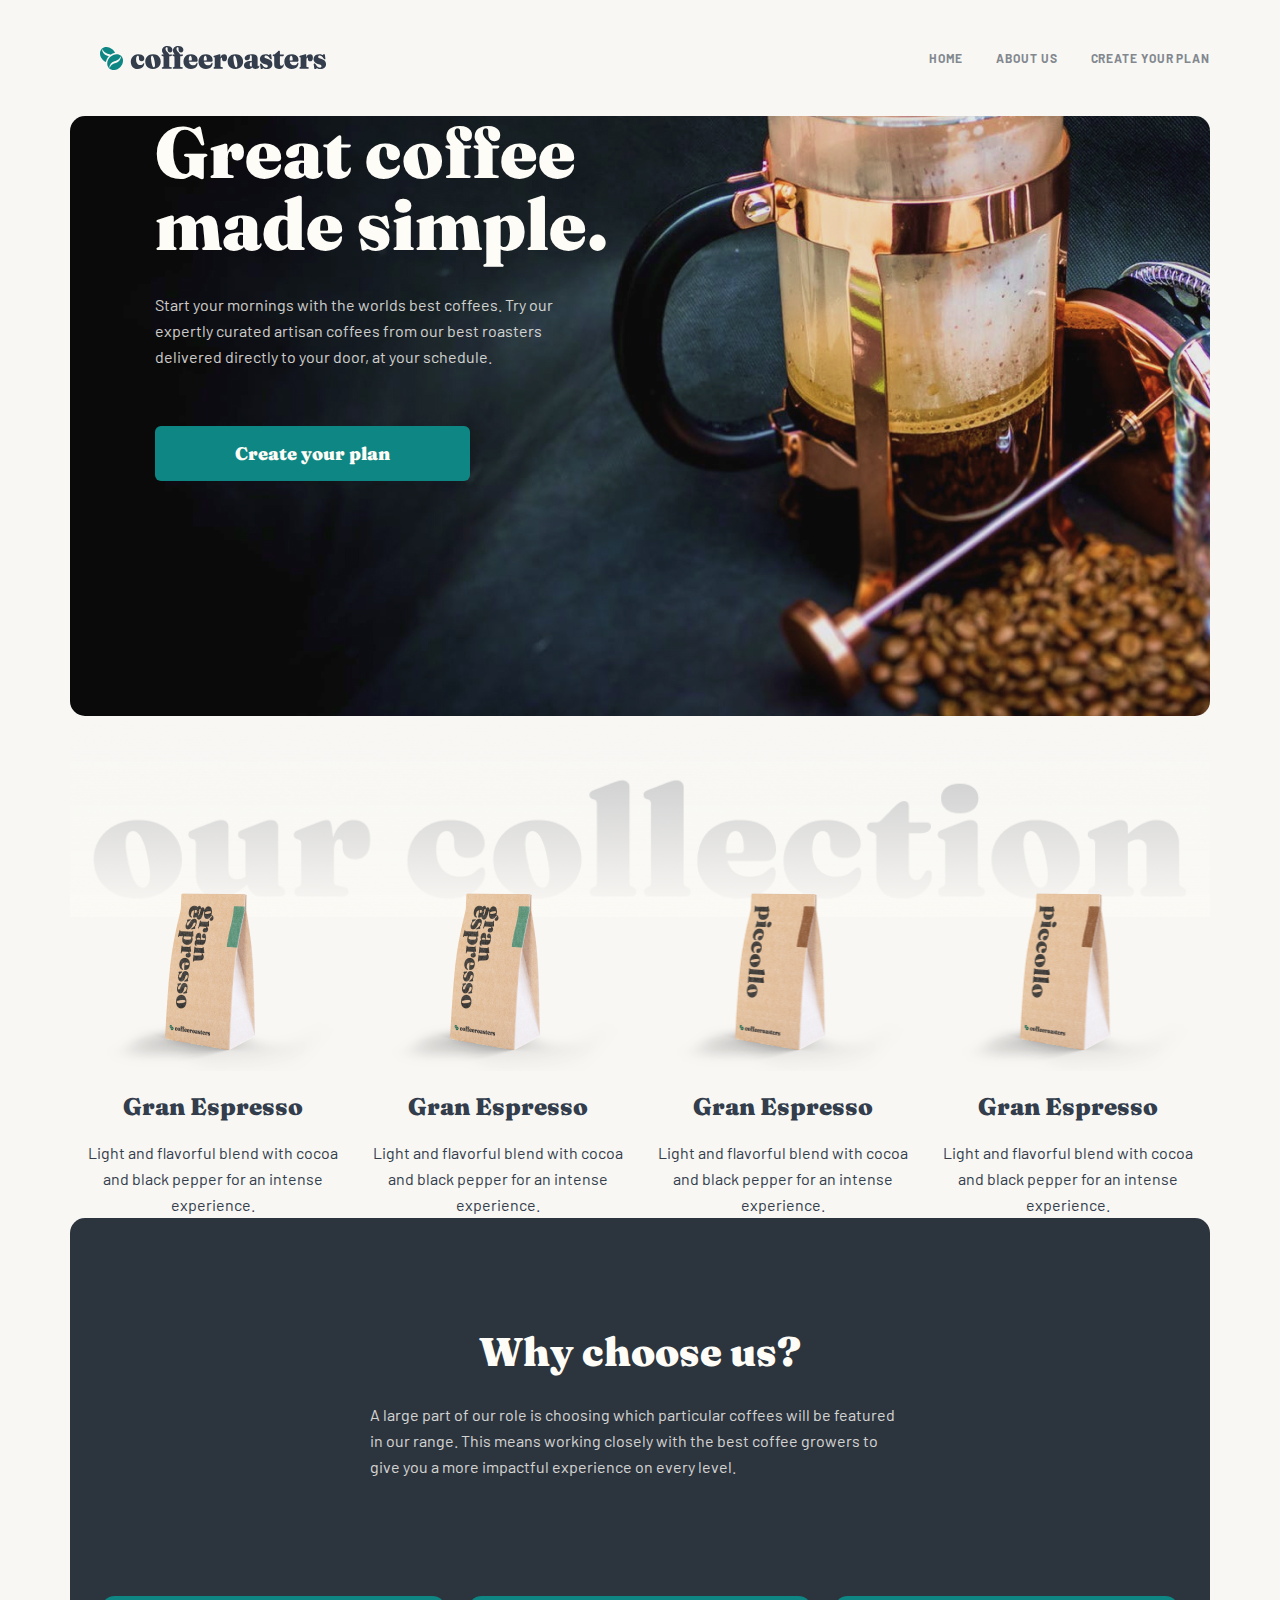
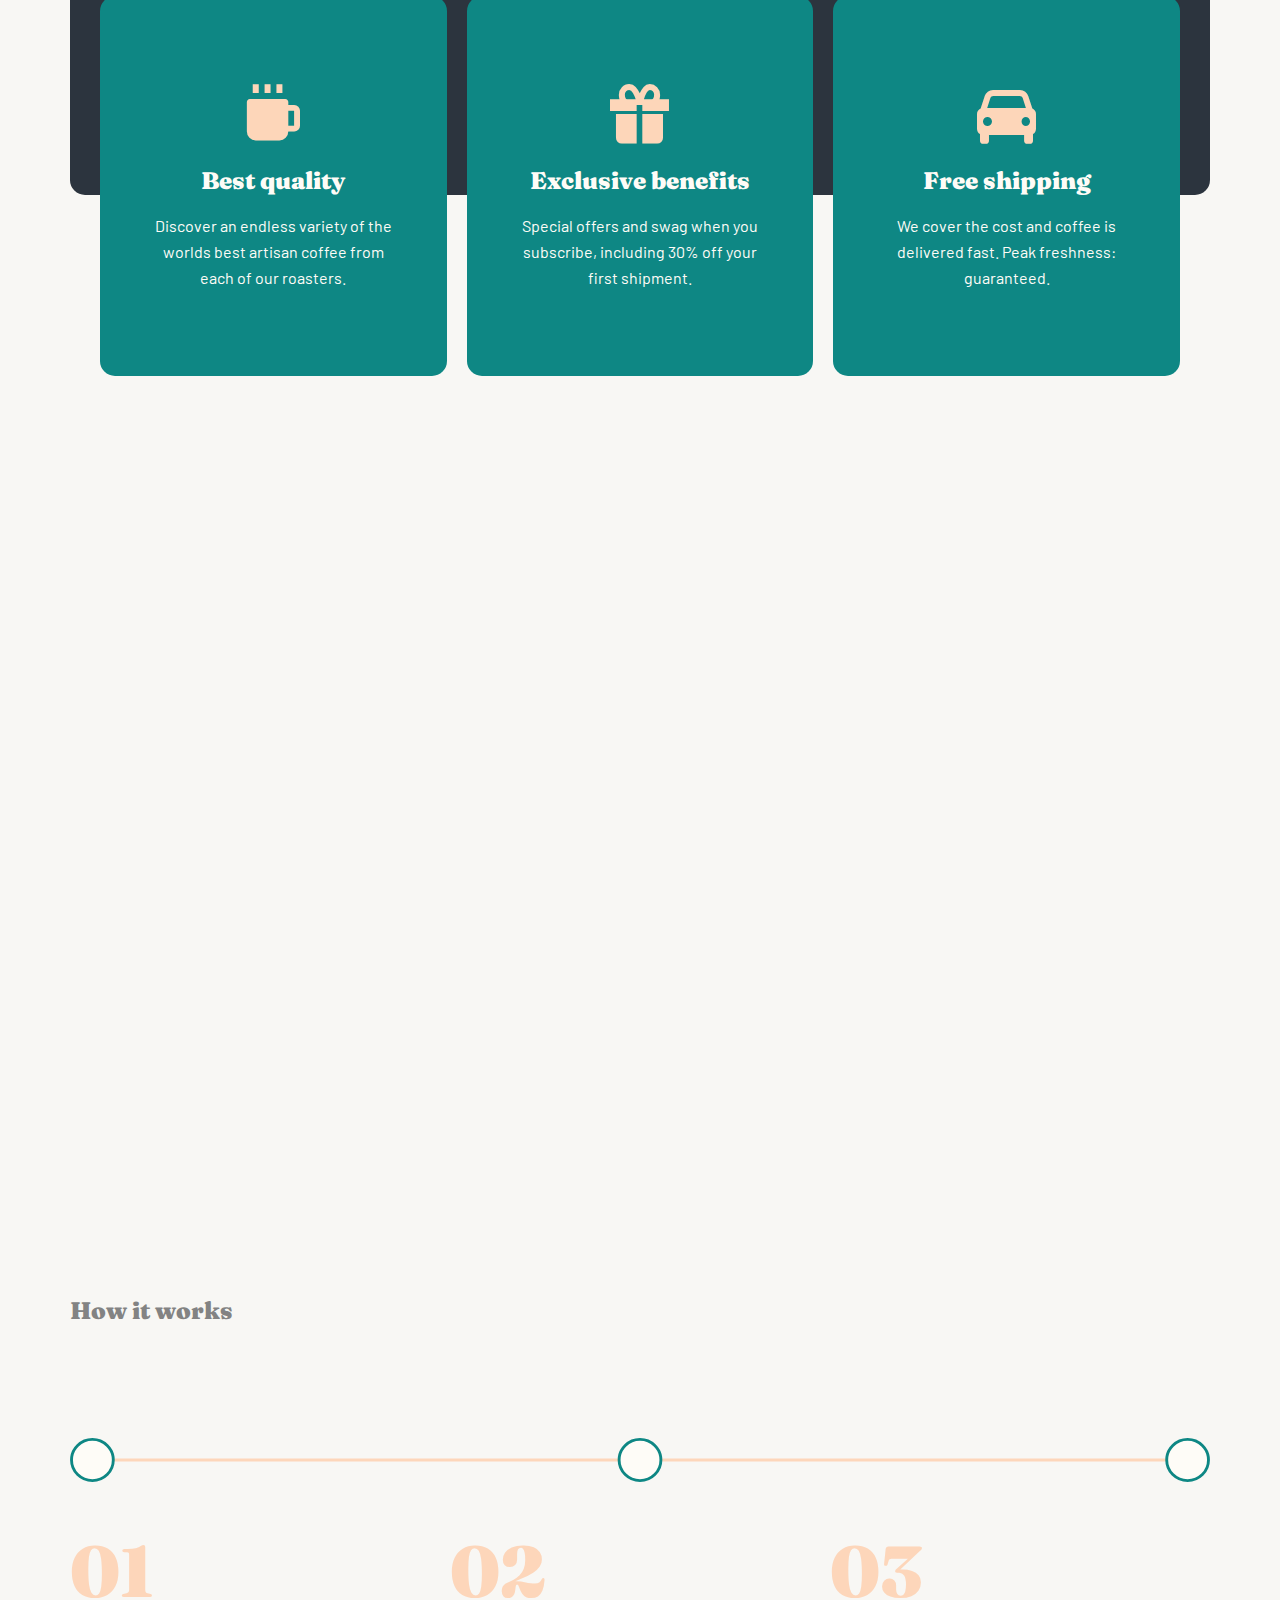
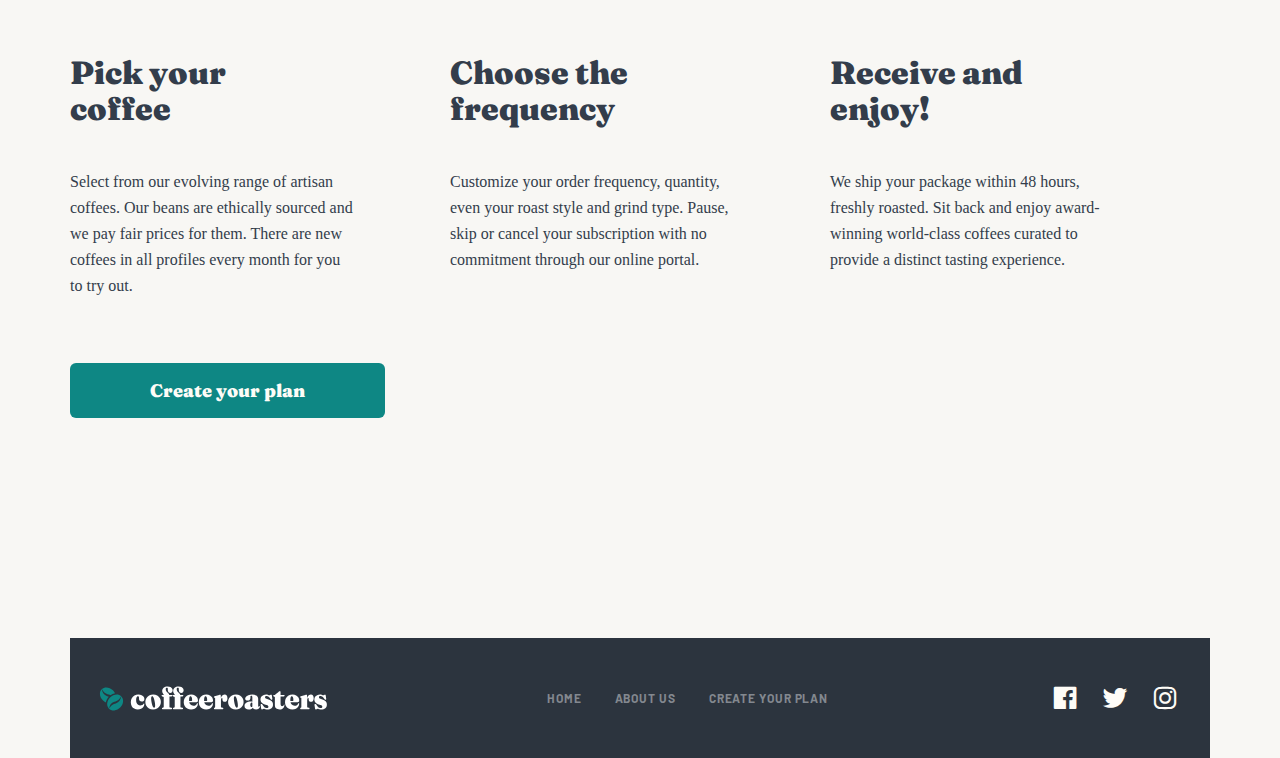
==== index.html @ e7309847 "Coffe" ====
<!DOCTYPE html>
<html lang="en">
<head>
    <meta charset="UTF-8">
    <title>CoffeWebsite</title>
    <link href='https://unpkg.com/boxicons@2.1.1/css/boxicons.min.css' rel='stylesheet'>
    <link rel="stylesheet" href="./css/normalize.css">
    <link rel="stylesheet" href="./css/col.css">
    <link rel="stylesheet" href="./css/main.css">
    <link rel="stylesheet" href="./css/style.css">
</head>
<body>
    <!-- Header START -->
    <header>
        <div class="container">
            <nav class="nav">
                <div class="row">
                    <div class="col-3-xl logo">
                        <img src="./img/Logo.svg" alt="logo">
                    </div>
                    <div class="col-9-xl nav-list">
                        <ul class="nav-iteams">
                            <li class="nav-iteam"><a href="./index.html" class="nav-link">HOME</a></li>
                            <li class="nav-iteam"><a href="./about.html" class="nav-link">ABOUT US</a></li>
                            <li class="nav-iteam"><a href="./plan.html" class="nav-link">CREATE YOUR PLAN</a></li>
                        </ul>
                    </div>
                </div>
            </nav>
        </div>
    </header>
    <!-- Header END -->
    <!-- Main START-->
    <header>
        <div class="container">
            <main>
                <div class="row all-h row-cen">
                    <div class="col-6 main-content">
                        <h1>Great coffee made simple.</h1>
                        <p>Start your mornings with the worlds best coffees. Try our expertly curated artisan coffees from our best roasters delivered directly to your door, at your schedule.</p>
                        <a href="#" class="btn btn-primary">Create your plan</a>
                    </div>
                </div>
            </main>
        </div>
    </header>
    <!-- Main END-->
    <!--section STRAT -->
    <section>
        <div class="container">
            <div class="our-colection">
                <div class="row">
                    <div class="col-3-xl col-12-sm collection-box">
                        <div class="row">
                            <div class="img-row-content col-12-xl col-6-sm">
                                <img src="./img/kopi1.png" alt="" width="255" height="193">
                            </div>
                            <div class="text-row-content col-12-xl col-6-sm">
                                <h1>Gran Espresso</h1>
                                <p>Light and flavorful blend with cocoa and black pepper for an intense experience.</p>
                            </div>
                        </div>
                    </div>
                    <div class="col-3-xl col-12-sm collection-box">
                        <div class="row row-colle-box">
                            <div class="img-row-content col-12-xl col-6-sm">
                                <img src="./img/kopi1.png" alt="" width="255" height="193">
                            </div>
                            <div class="text-row-content col-12-xl col-6-sm">
                                <h1>Gran Espresso</h1>
                                <p>Light and flavorful blend with cocoa and black pepper for an intense experience.</p>
                            </div>
                        </div>
                    </div>
                    <div class="col-3-xl col-12-sm collection-box">
                        <div class="row">
                            <div class="img-row-content col-12-xl col-6-sm">
                                <img src="./img/kopi3.png" alt="" width="255" height="193">
                            </div>
                            <div class="text-row-content col-12-xl col-6-sm">
                                <h1>Gran Espresso</h1>
                                <p>Light and flavorful blend with cocoa and black pepper for an intense experience.</p>
                            </div>
                        </div>
                    </div>
                    <div class="col-3-xl col-12-sm collection-box">
                        <div class="row">
                            <div class="img-row-content col-12-xl col-6-sm">
                                <img src="./img/kopi3.png" alt="" width="255" height="193">
                            </div>
                            <div class="text-row-content col-12-xl col-6-sm">
                                <h1>Gran Espresso</h1>
                                <p>Light and flavorful blend with cocoa and black pepper for an intense experience.</p>
                            </div>
                        </div>
                    </div>
                </div>
            </div>
        </div>
    </section>
    <!--section END -->
    <!--Section Two START -->
    <section>
        <div class="container section-2">
            <div class="text-content">
                <h1>Why choose us?</h1>
                <p>A large part of our role is choosing which particular coffees will be featured in our range. This means working closely with the best coffee growers to give you a more impactful experience on every level.</p>
            </div>
            <div class="box-content row">
                <div class="col-4-xl col-12-sm">
                <div class="box">
                    <i class='bx bxs-coffee'></i>
                    <h1>Best quality</h1>
                    <p>Discover an endless variety of the worlds best artisan coffee from each of our roasters.</p>
                </div>
                </div>
                <div class="col-4-xl col-12-sm">
                <div class="box">
                    <i class='bx bxs-gift'></i>
                    <h1>Exclusive benefits</h1>
                    <p>Special offers and swag when you subscribe, including 30% off your first shipment.</p>
                </div>
                </div>
                <div class="col-4-xl col-12-sm">
                <div class="box">
                    <i class='bx bxs-car' ></i>
                    <h1>Free shipping</h1>
                    <p>We cover the cost and coffee is delivered fast. Peak freshness: guaranteed.</p>
                </div>
                </div>
            </div>
        </div>
    </section>
    <!--Section Two END -->
    <!-- section thri START-->
    <section>
        <div class="container">
            <div class="works">
                <div class="line-img">
                    <h1>How it works</h1>
                    <img src="./img/line.svg" alt="">
                </div>
                <div class="box-content ">
                    <div class="col-4-xl col-12-sm">
                        <div class="box">
                            <h1>01</h1>
                            <h2>Pick your <br> coffee</h2>
                            <p>Select from our evolving range of artisan coffees. Our beans are ethically sourced and we pay fair prices for them. There are new coffees in all profiles every month for you to try out.</p>
                        </div>
                    </div>
                    <div class="col-4-xl col-12-sm">
                        <div class="box">
                            <h1>02</h1>
                            <h2>Choose the frequency</h2>
                            <p>Customize your order frequency, quantity, even your roast style and grind type. Pause, skip or cancel your subscription with no commitment through our online portal.</p>
                        </div>
                    </div>
                    <div class="col-4-xl col-12-sm">
                        <div class="box">
                            <h1>03</h1>
                            <h2>Receive and enjoy!</h2>
                            <p>We ship your package within 48 hours, freshly roasted. Sit back and enjoy award-winning world-class coffees curated to provide a distinct tasting experience.</p>
                        </div>
                    </div>
                </div>
                <div class="btn-content"><a href="#" class="btn btn-primary">Create your plan</a></div>
            </div>
        </div>
    </section>
    <!-- section thri END-->
    <!-- Footer Start -->
    <div class="container">
        <footer>
            <div class="row">
                <div class="logo col-3-xl">
                    <img src="./img/logo2.svg" alt="logo">
                </div>
                <div class="nav-list col-7-xl">
                    <ul class="nav-iteams">
                        <li class="nav-iteam"><a href="./index.html" class="nav-link">HOME             </a></li>
                        <li class="nav-iteam"><a href="./about.html" class="nav-link">ABOUT US         </a></li>
                        <li class="nav-iteam"><a href="./plan.html" class="nav-link">CREATE YOUR PLAN </a></li>
                    </ul>
                </div>
                <div class="social col-2-xl">
                    <i class='bx bxl-facebook-square'></i>
                    <i class='bx bxl-twitter' ></i>
                    <i class='bx bxl-instagram' ></i>
                </div>
            </div>
        </footer>
    </div>
    <!-- Footer End -->
</body>
</html>
---- css/col.css ----
* {
    margin: 0;
    padding: 0;
    box-sizing: border-box;
}

.text-center {
    text-align: center;
}

.aic{
    align-items: center;
}

.jcc{
    justify-content: center;
}

.fc{
    justify-content: center;
    align-items: center;
}

/* .row [class*="col-"] {
    background-color: transparent;
} */

.row {
    width: 100%;
    display: flex;
    flex-flow: row wrap;
}


/* Extra Small */
@media(max-width:576px){
    .container {
        width: 95%;
        margin: 0 auto;
    }
    .col-1-xs  { flex-basis: 8.333333%;  max-width: 8.333333%;  }
    .col-2-xs  { flex-basis: 16.666666%; max-width: 16.666666%; }
    .col-3-xs  { flex-basis: 25%;        max-width: 25%;        }
    .col-4-xs  { flex-basis: 33.333333%; max-width: 33.333333%; }
    .col-5-xs  { flex-basis: 41.666666%; max-width: 41.666666%; }
    .col-6-xs  { flex-basis: 50%;        max-width: 50%;        }
    .col-7-xs  { flex-basis: 58.333333%; max-width: 58.333333%; }
    .col-8-xs  { flex-basis: 66.666666%; max-width: 66.666666%; }
    .col-9-xs  { flex-basis: 75%;        max-width: 75%;        }
    .col-10-xs { flex-basis: 83.333333%; max-width: 83.333333%; }
    .col-11-xs { flex-basis: 91.666666%; max-width: 91.666666%; }
    .col-12-xs { flex-basis: 100%;       max-width: 100%;       }
}
/* Small */
@media(min-width:576px){
    .container {
        width: 540px;
        margin: 0 auto;
    }
    .col-1-sm  { flex-basis: 8.333333%;  max-width: 8.333333%;  }
    .col-2-sm  { flex-basis: 16.666666%; max-width: 16.666666%; }
    .col-3-sm  { flex-basis: 25%;        max-width: 25%;        }
    .col-4-sm  { flex-basis: 33.333333%; max-width: 33.333333%; }
    .col-5-sm  { flex-basis: 41.666666%; max-width: 41.666666%; }
    .col-6-sm  { flex-basis: 50%;        max-width: 50%;        }
    .col-7-sm  { flex-basis: 58.333333%; max-width: 58.333333%; }
    .col-8-sm  { flex-basis: 66.666666%; max-width: 66.666666%; }
    .col-9-sm  { flex-basis: 75%;        max-width: 75%;        }
    .col-10-sm { flex-basis: 83.333333%; max-width: 83.333333%; }
    .col-11-sm { flex-basis: 91.666666%; max-width: 91.666666%; }
    .col-12-sm { flex-basis: 100%;       max-width: 100%;       }
}
/* medium */
@media(min-width:768px){
    .container {
        width: 720px;
        margin: 0 auto;
    }
    .col-1-md  { flex-basis: 8.333333%;  max-width: 8.333333%;  }
    .col-2-md  { flex-basis: 16.666666%; max-width: 16.666666%; }
    .col-3-md  { flex-basis: 25%;        max-width: 25%;        }
    .col-4-md  { flex-basis: 33.333333%; max-width: 33.333333%; }
    .col-5-md  { flex-basis: 41.666666%; max-width: 41.666666%; }
    .col-6-md  { flex-basis: 50%;        max-width: 50%;        }
    .col-7-md  { flex-basis: 58.333333%; max-width: 58.333333%; }
    .col-8-md  { flex-basis: 66.666666%; max-width: 66.666666%; }
    .col-9-md  { flex-basis: 75%;        max-width: 75%;        }
    .col-10-md { flex-basis: 83.333333%; max-width: 83.333333%; }
    .col-11-md { flex-basis: 91.666666%; max-width: 91.666666%; }
    .col-12-md { flex-basis: 100%;       max-width: 100%;       }
}
/* Large */
@media(min-width:992px){
    .container {
        width: 960px;
        margin: 0 auto;
    }
    .col-1-lg  { flex-basis: 8.333333%;  max-width: 8.333333%;  }
    .col-2-lg  { flex-basis: 16.666666%; max-width: 16.666666%; }
    .col-3-lg  { flex-basis: 25%;        max-width: 25%;        }
    .col-4-lg  { flex-basis: 33.333333%; max-width: 33.333333%; }
    .col-5-lg  { flex-basis: 41.666666%; max-width: 41.666666%; }
    .col-6-lg  { flex-basis: 50%;        max-width: 50%;        }
    .col-7-lg  { flex-basis: 58.333333%; max-width: 58.333333%; }
    .col-8-lg  { flex-basis: 66.666666%; max-width: 66.666666%; }
    .col-9-lg  { flex-basis: 75%;        max-width: 75%;        }
    .col-10-lg { flex-basis: 83.333333%; max-width: 83.333333%; }
    .col-11-lg { flex-basis: 91.666666%; max-width: 91.666666%; }
    .col-12-lg { flex-basis: 100%;       max-width: 100%;       }
}
/* Extra Large */
@media(min-width:1200px){
    .container {
        width: 1140px;
        margin: 0 auto;
    }
    .col-1-xl  { flex-basis: 8.333333%;  max-width: 8.333333%;  }
    .col-2-xl  { flex-basis: 16.666666%; max-width: 16.666666%; }
    .col-3-xl  { flex-basis: 25%;        max-width: 25%;        }
    .col-4-xl  { flex-basis: 33.333333%; max-width: 33.333333%; }
    .col-5-xl  { flex-basis: 41.666666%; max-width: 41.666666%; }
    .col-6-xl  { flex-basis: 50%;        max-width: 50%;        }
    .col-7-xl  { flex-basis: 58.333333%; max-width: 58.333333%; }
    .col-8-xl  { flex-basis: 66.666666%; max-width: 66.666666%; }
    .col-9-xl  { flex-basis: 75%;        max-width: 75%;        }
    .col-10-xl { flex-basis: 83.333333%; max-width: 83.333333%; }
    .col-11-xl { flex-basis: 91.666666%; max-width: 91.666666%; }
    .col-12-xl { flex-basis: 100%;       max-width: 100%;       }
}
---- css/main.css ----
@import url('https://fonts.googleapis.com/css2?family=Fraunces:wght@100;200;300;400;500;600;700;800;900&display=swap');
@import url('https://fonts.googleapis.com/css2?family=Barlow:wght@100;200;300;400;500;600;700;800;900&display=swap');

a{
    text-decoration: none;
}

ul{
    list-style: none;
}

.all-h{
    width: 100%;
    height: 100%;
}

.btn{
    display: inline-block;
    padding: 15px 80px;
    font-size: 18px;
    font-weight: 900;
    font-family: 'Fraunces', serif;
    line-height: 25px;
    text-align: center;
    border-radius: 6px;
    color: #fefcf7;
    transition: all 0.3s ease;
}

.btn:hover{
    background: #66D2CF;
}

.btn-primary{
    background: #0E8784;
}

.btn-disabled{
    background: #E2DEDB;
}


.text-content h1{
    color: #fefcf7;
    font-family: 'Fraunces', serif;
    font-weight: 900;
    font-size: 40px;
    line-height: 48px;
    text-align: left;
}

.text-content p{
    color: #fefcf7;
    font-family: 'Barlow', sans-serif;
    font-weight: 400;
    font-size: 16px;
    line-height: 26px;
    text-align: left;
    width: 540px;
    opacity: 0.8;
}

.black.text-content h1{
    color: #333d4b;
    font-family: 'Fraunces', serif;
    font-weight: 900;
    font-size: 40px;
    line-height: 48px;
    text-align: left;
}

.black.text-content p{
    color: #333d4b;
    font-family: 'Barlow', sans-serif;
    font-weight: 400;
    font-size: 16px;
    line-height: 26px;
    text-align: left;
    width: 540px;
    opacity: 0.8;
}

img{
    width: 100%;
}
---- css/style.css ----
/* font-family: 'Barlow', sans-serif; */
/* font-family: 'Fraunces', serif; */

abbr{
    color: #333D4B;
    color: #FDD6BA;
    color: #0E8784;
    color: #83888F;
    color: #FEFCF7;
}
body{
    background: #f8f7f4;
}

.nav{
    margin: 45px 0;
}

.nav-list{
    display: flex;
    align-items: center;
    justify-content: flex-end;
}

.nav-iteams{
    display: flex;
    justify-content: flex-end;
}

.nav-iteam:nth-child(2){
    margin:0 33px;
}

.nav-link{
    color: #83888F;
    font-family: 'Barlow', sans-serif;
    text-transform: uppercase;
    font-size: 12px;
    font-weight: bold;
    letter-spacing: 0.9px;
    transition: color 0.5s;
}


.nav-link:hover{
    color: #333D4B;
}


/* main styles */


main{
    background: url("../img/bg1.jpg") no-repeat center center / cover;
    height: 600px;
    border-radius: 15px;
}

main .main-content{
    margin-left: 85px;
    width: 496px;
}

main .main-content h1{
    color: #fefcf7;
    font-family: 'Fraunces', serif;
    font-size: 72px;
    font-weight: 900;
    line-height: 72px;   
    margin: 0;
}

main .main-content p{
    color: #fefcf7;
    font-family: 'Barlow', sans-serif;
    font-size: 16px;
    font-weight: 400;
    line-height: 26px;
    opacity: 0.8;
    padding: 32px 0 56px 0;
    width: 455px;
}

/* section styls */

.our-colection{
    padding-top: 162px;
    background: url("../img/bg3.png") no-repeat;
    background-size: 100%;
    background-position-x: center;
    background-position-y: 0px;
}
.our-colection .collection-box div{
    width: 255px;
    margin: auto;
}

.our-colection .collection-box h1{
    font-family: 'Fraunces', serif;
    font-weight: 900;
    font-size: 24px;
    line-height: 32px;
    text-align: center;
    color: #333d4b;
}

.our-colection .collection-box p{
    font-family: 'Barlow', sans-serif;
    color: #333d4b;
    text-align: center;
    font-weight: 400;
    font-size: 16px;
    line-height: 26px;

}

.row-colle-box{
    width: 100%;
}

/* Section two styling */
.section-2{
    background: #2C343E;
    border-radius: 15px;
    height: 577px;
    /* position: absolute; */
    margin-bottom: 325px;
}



.section-2 .text-content,
.section-2 .text-content{
    display: flex;
    flex-direction: column;
    align-items: center;
}

.section-2 .text-content h1{
    margin-top: 110px;
}




.section-2 .box-content{
    margin-top: 86px;
    padding: 20px;
}

.section-2 .box-content div {
    padding: 10px;
}

.section-2 .box-content .box{
    margin: auto;
    width: 100%;
    height: 380px;
    background: #0e8784;
    border-radius: 15px;
    text-align: center;
    display: flex;
    flex-direction: column;
    align-items: center;
}

.section-2 .box-content .box i{
    margin-top: 72px;
    font-size: 71px;
    color: #fdd6b9;
}

.section-2 .box-content .box h1{
    color: #fefcf7;
    font-family: 'Fraunces', serif;
    font-weight: 900;
    font-size: 24px;
    line-height: 32px;
}

.section-2 .box-content .box p{
    color: #fefcf7;
    font-family: 'Barlow', sans-serif;
    font-weight: 400;
    font-size: 16px;    
    line-height: 26px;
    width: 255px;
}



/* section third */
.works{
    margin-top: 340px;
}

@media(min-width:576px){
.works{
    margin-top: 1100px;
}
}

.works .line-img h1{
    font-family: 'Fraunces', serif;
    color: #838383;
    font-weight: 900;
    font-size: 24px;
    line-height: 32px;
}

.works .line-img img{
    margin-top: 95px;
}

.works .box-content{
    display: flex;
    align-items: baseline;
}

.works .box-content .box{
    width: 285px;
    /* margin: auto; */
}

.works .box-content .box h1{
    color: #fdd6ba;
    font-family: 'Fraunces', serif;
    font-weight: 900;
    font-size: 72px;
    line-height: 72px;
}

.works .box-content .box h2{
    color: #333D4B;
    font-family: 'Fraunces', serif;
    font-weight: 900;
    font-size: 32px;
    line-height: 36px; 
    margin-top: 38px;
    margin-bottom: 42px;
}

.works .box-content .box p{
    color: #333d4b;
    font-weight: 400;
    font-size: 16px;
    line-height: 26px;
}

.works .btn-content{
    margin-top: 64px;
    margin-bottom: 220px;
}

footer{
    background: #2C343E;
    height: 120px;
    display: flex;
}

footer .nav-list{
    justify-content: center;
}



footer .social {
    display: flex;
    justify-content: center;
    align-items: center;
}

footer .social i{
    font-size: 30px;
    color: #fefcf7;
    margin: 10px;
    cursor: pointer;
    transition: 0.5s;
}

footer .social i:hover{
    color: #83888f;
}

.logo{
    display: flex;
    align-items: center;
    justify-content: center;
}

.logo img{
    width: 80%;
}


/* About US */



.AboutUs{
    background: url("../img/bg4.jpg") no-repeat center center / cover;
    height: 450px;
    padding: 85px;
    border-radius: 15px;
}


/* our-com */
.our-com{
    margin-top: 110px;
}
.our-com .img-content{
    padding: 30px;
}

.our-com .text-content{
    padding: 50px;
    padding-left: 90px;
}

/* quality */

.quality{
    margin-top: 140px;
    height: 445px;
    background: #2c343e;
    border-radius: 15px;
}

.quality .text-content{
    padding: 85px;
    height: 100%;
}

.quality .img-content{
    height: 100%;
    padding: 30px;
}

.quality .img-content img{
    border-radius: 15px;
    height: 100%;
}


/* our-head */
.our-head-text{
    margin-top: 80px;
    font-family: 'Fraunces', serif;
    font-weight: 900;
    font-size: 24px;
    line-height: 32px;
    color: #83888F;
}
.our-head{
    margin-top: 80px;
    margin-bottom: 160px;
    align-items: baseline;
}
.our-head .box-head img{
    width: 35px;
}
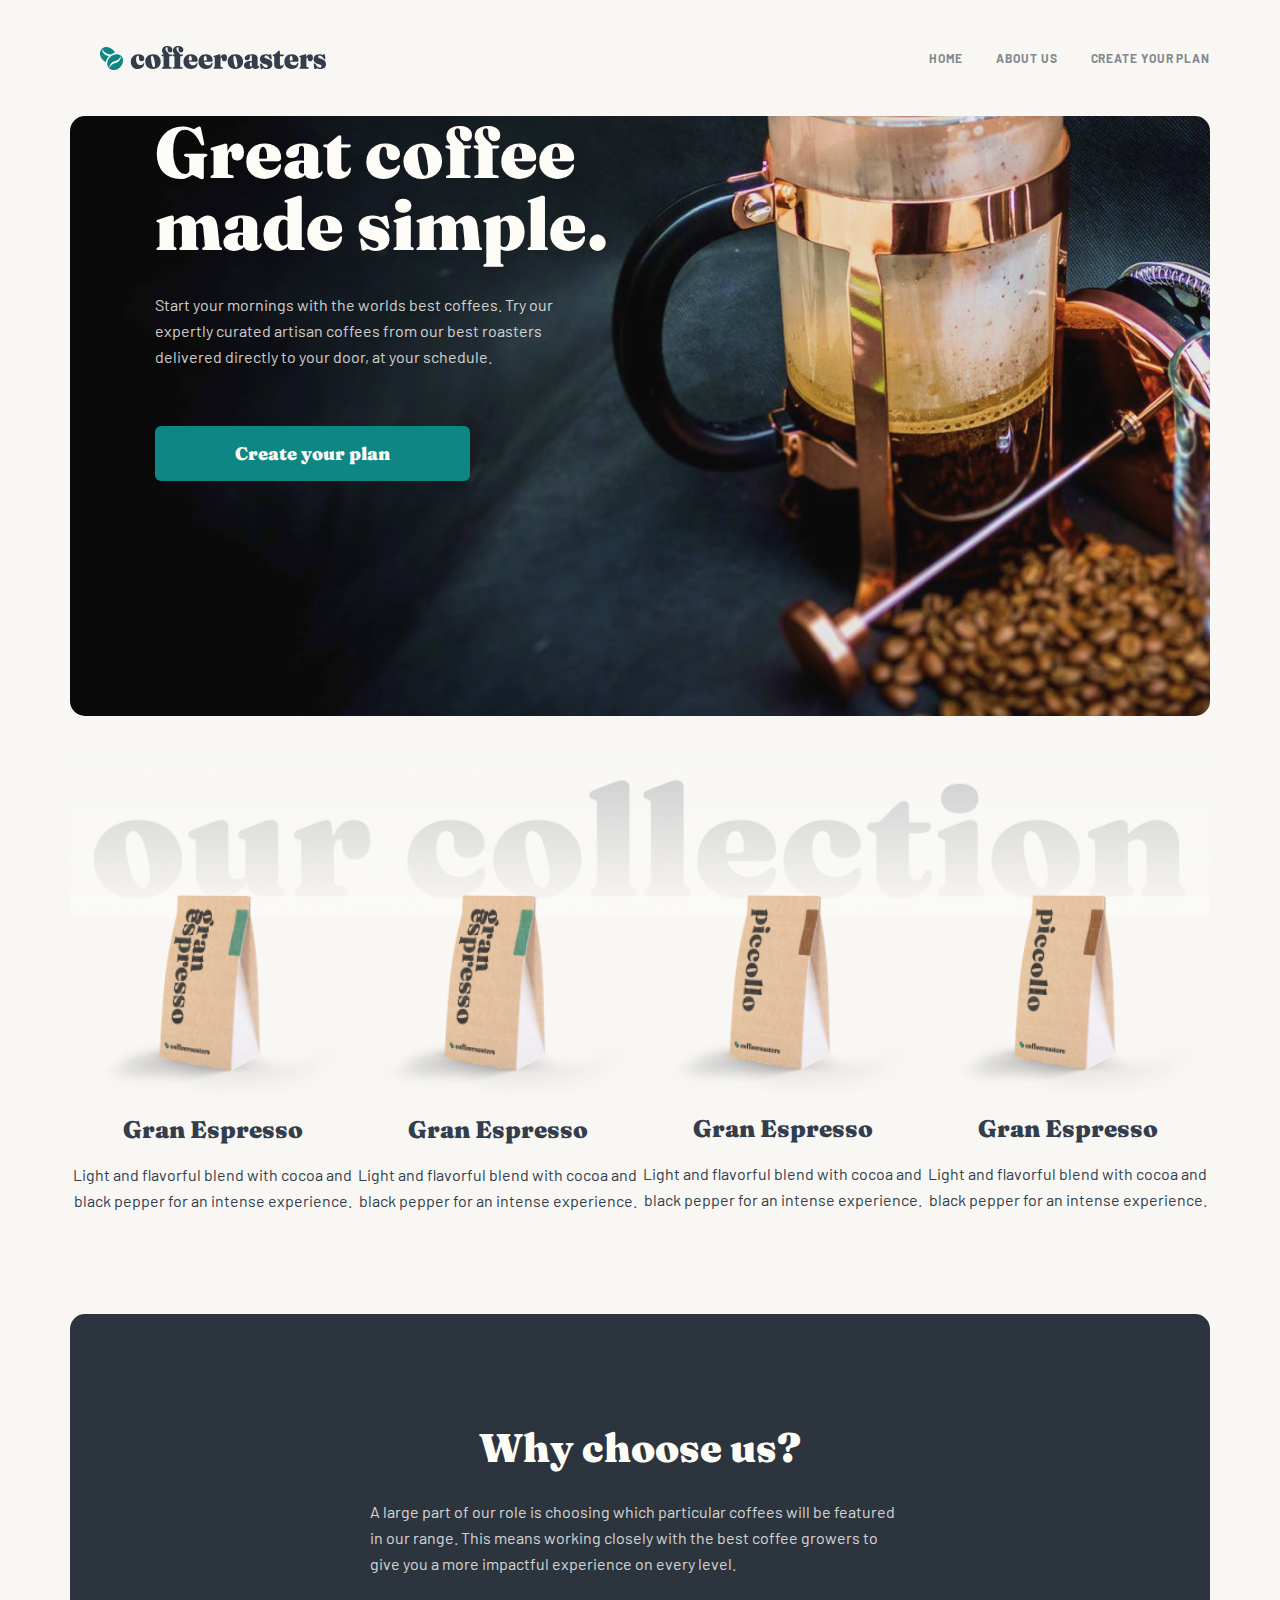
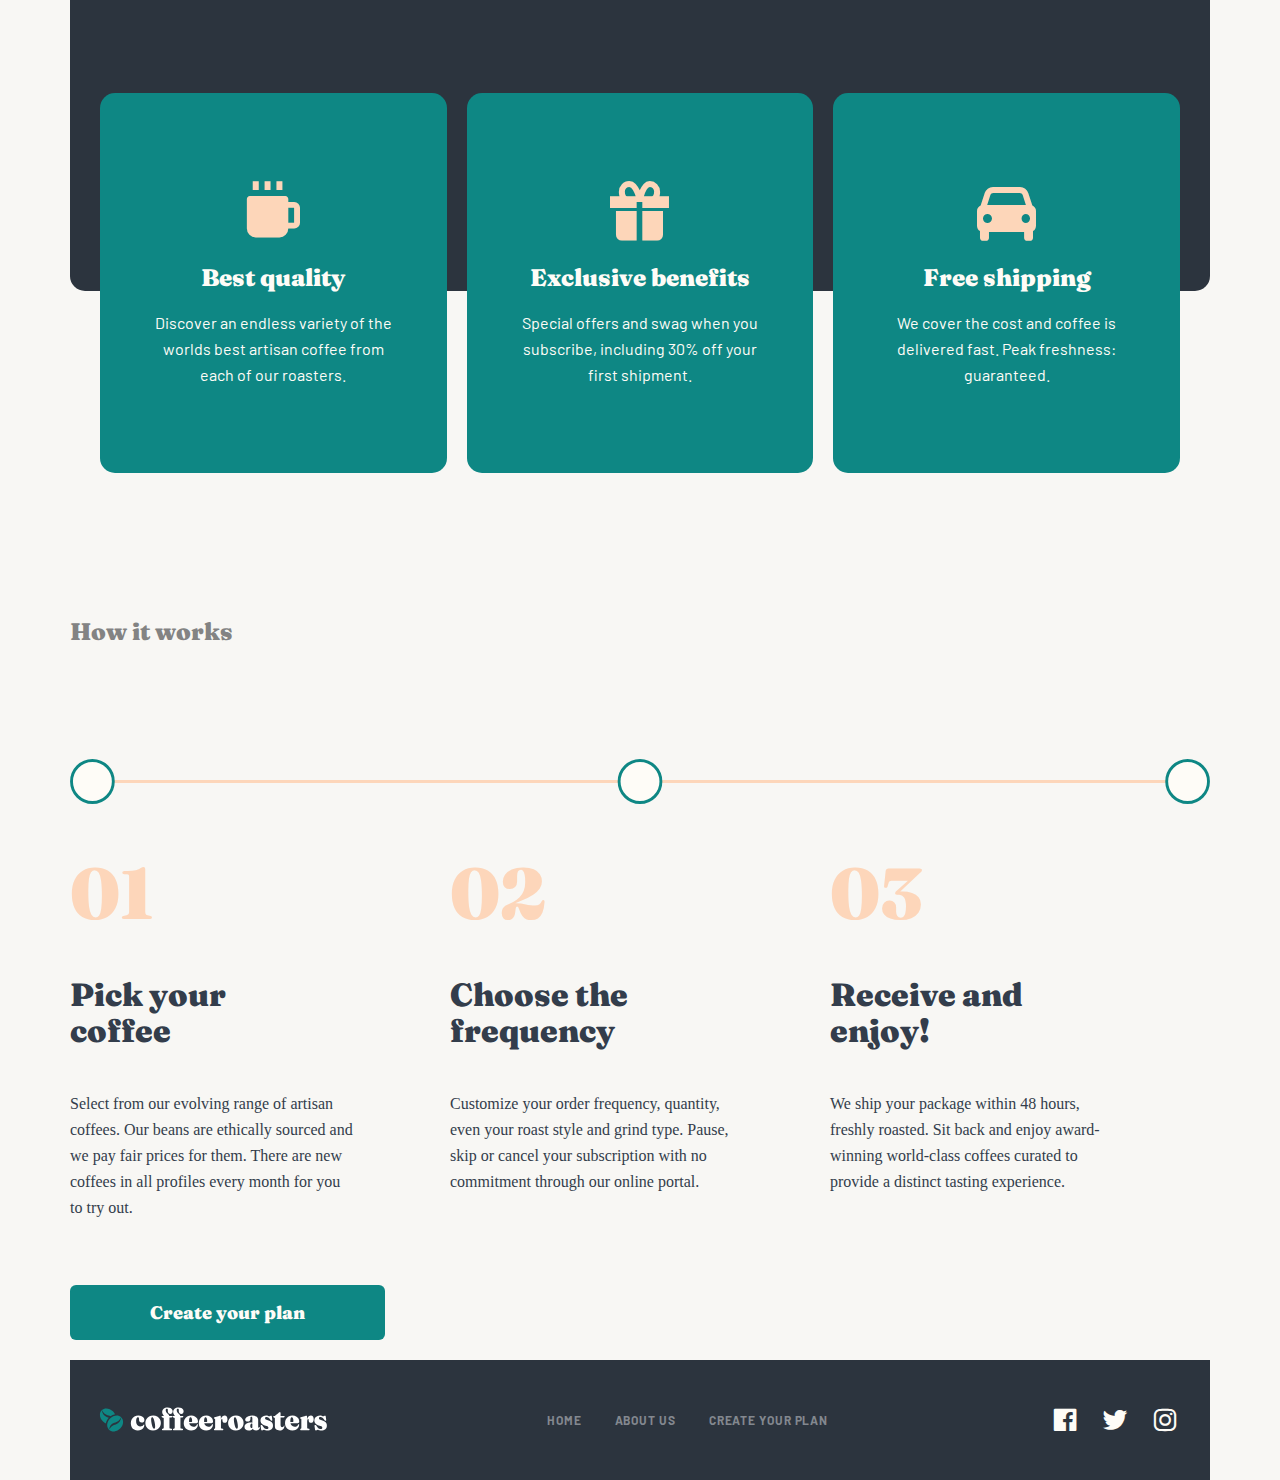
==== commit 8a74793f: "v1.1" ====
--- a/index.html
+++ b/index.html
@@ -51,9 +51,9 @@
             <div class="our-colection">
                 <div class="row">
                     <div class="col-3-xl col-12-sm collection-box">
-                        <div class="row">
+                        <div class="row row-colle-box">
                             <div class="img-row-content col-12-xl col-6-sm">
-                                <img src="./img/kopi1.png" alt="" width="255" height="193">
+                                <img src="./img/kopi1.png" alt="" width="255">
                             </div>
                             <div class="text-row-content col-12-xl col-6-sm">
                                 <h1>Gran Espresso</h1>
@@ -64,7 +64,7 @@
                     <div class="col-3-xl col-12-sm collection-box">
                         <div class="row row-colle-box">
                             <div class="img-row-content col-12-xl col-6-sm">
-                                <img src="./img/kopi1.png" alt="" width="255" height="193">
+                                <img src="./img/kopi1.png" alt="" width="255">
                             </div>
                             <div class="text-row-content col-12-xl col-6-sm">
                                 <h1>Gran Espresso</h1>
@@ -73,9 +73,9 @@
                         </div>
                     </div>
                     <div class="col-3-xl col-12-sm collection-box">
-                        <div class="row">
+                        <div class="row row-colle-box">
                             <div class="img-row-content col-12-xl col-6-sm">
-                                <img src="./img/kopi3.png" alt="" width="255" height="193">
+                                <img src="./img/kopi3.png" alt="" width="255">
                             </div>
                             <div class="text-row-content col-12-xl col-6-sm">
                                 <h1>Gran Espresso</h1>
@@ -84,9 +84,9 @@
                         </div>
                     </div>
                     <div class="col-3-xl col-12-sm collection-box">
-                        <div class="row">
+                        <div class="row row-colle-box">
                             <div class="img-row-content col-12-xl col-6-sm">
-                                <img src="./img/kopi3.png" alt="" width="255" height="193">
+                                <img src="./img/kopi3.png" alt="" width="255">
                             </div>
                             <div class="text-row-content col-12-xl col-6-sm">
                                 <h1>Gran Espresso</h1>
--- a/css/style.css
+++ b/css/style.css
@@ -91,7 +91,6 @@
     background-position-y: 0px;
 }
 .our-colection .collection-box div{
-    width: 255px;
     margin: auto;
 }
 
@@ -114,16 +113,13 @@
 
 }
 
-.row-colle-box{
-    width: 100%;
-}
 
 /* Section two styling */
 .section-2{
+    margin-top: 100px;
     background: #2C343E;
     border-radius: 15px;
     height: 577px;
-    /* position: absolute; */
     margin-bottom: 325px;
 }
 
@@ -188,18 +184,20 @@
 }
 
 
-
 /* section third */
-.works{
-    margin-top: 340px;
-}
+
 
 @media(min-width:576px){
 .works{
-    margin-top: 1100px;
-}
-}
-
+        margin-top: 300px;
+}
+}
+
+@media(max-width:1200px){
+    .works{
+        margin-top: 1100px;
+    }
+}
 .works .line-img h1{
     font-family: 'Fraunces', serif;
     color: #838383;
@@ -249,7 +247,7 @@
 
 .works .btn-content{
     margin-top: 64px;
-    margin-bottom: 220px;
+    margin-bottom: 20px;
 }
 
 footer{
